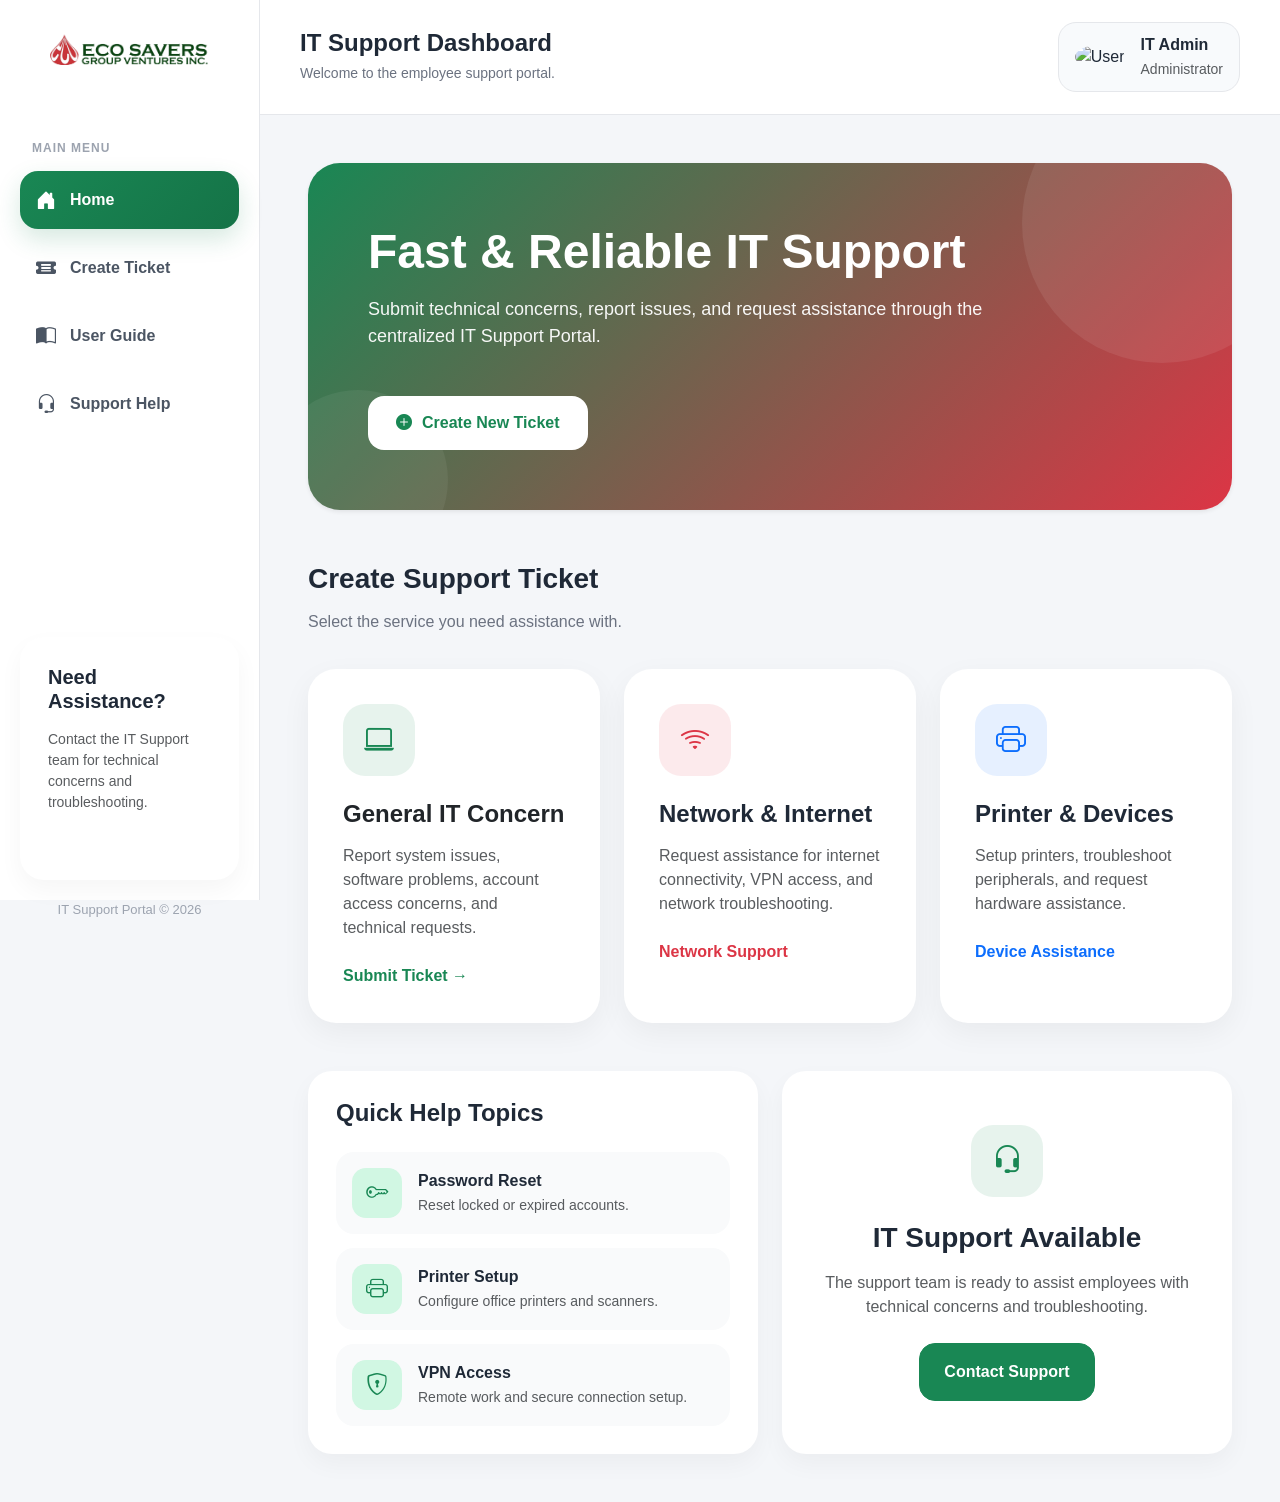
==== index.html @ e6952949 "Add files via upload" ====
<!doctype html>
<html lang="en">
<head>

  <meta charset="utf-8">
  <meta name="viewport" content="width=device-width, initial-scale=1">

  <title>IT Support Portal</title>

  <!-- Bootstrap -->
  <link href="https://cdn.jsdelivr.net/npm/bootstrap@5.3.8/dist/css/bootstrap.min.css" rel="stylesheet">

  <!-- Bootstrap Icons -->
  <link rel="stylesheet" href="https://cdn.jsdelivr.net/npm/bootstrap-icons@1.11.3/font/bootstrap-icons.min.css">

  <style>

    *{
      margin:0;
      padding:0;
      box-sizing:border-box;
    }

    body{
      background:#f4f6f9;
      font-family:Arial,sans-serif;
      color:#1f2937;
      overflow-x:hidden;
    }

    a{
      text-decoration:none;
    }

    /* MOBILE HEADER */

    .mobile-header{
      display:none;
      align-items:center;
      justify-content:space-between;
      padding:14px 18px;
      background:#fff;
      border-bottom:1px solid #e5e7eb;
      position:fixed;
      top:0;
      left:0;
      width:100%;
      z-index:1200;
    }

    .mobile-logo{
      width:130px;
      object-fit:contain;
    }

    .menu-toggle{
      border:none;
      background:#198754;
      color:#fff;
      width:45px;
      height:45px;
      border-radius:14px;
      font-size:24px;

      display:flex;
      align-items:center;
      justify-content:center;
    }

    /* SIDEBAR */

    .sidebar{
      width:260px;
      height:100vh;
      background:#fff;
      border-right:1px solid #e5e7eb;

      position:fixed;
      top:0;
      left:0;

      padding:10px 20px 20px;
      z-index:1100;

      display:flex;
      flex-direction:column;
      justify-content:space-between;

      transition:.3s ease;
    }

    .sidebar-top{
      display:flex;
      flex-direction:column;
    }

    .logo-wrapper{
      text-align:center;
      margin-bottom:18px;
    }

    .company-logo{
      width:170px;
      object-fit:contain;
    }

    .menu-title{
      font-size:12px;
      color:#9ca3af;
      text-transform:uppercase;
      letter-spacing:1px;
      margin-bottom:14px;
      padding-left:12px;
      font-weight:700;
    }

    .menu-link{
      display:flex;
      align-items:center;
      gap:14px;

      color:#4b5563;

      padding:14px 16px;
      border-radius:18px;

      font-weight:600;

      transition:.25s ease;
      margin-bottom:10px;
    }

    .menu-link i{
      font-size:20px;
    }

    .menu-link:hover{
      background:#f3f4f6;
      color:#198754;
      transform:translateX(3px);
    }

    .menu-active{
      background:linear-gradient(135deg,#198754,#157347);
      color:#fff !important;
      box-shadow:0 10px 25px rgba(25,135,84,.18);
    }

    .sidebar-bottom{
      margin-top:5px;
    }

    /* MAIN CONTENT */

    .main-content{
      margin-left:260px;
      min-height:100vh;
      transition:.3s ease;
    }

    /* TOPBAR */

    .topbar{
      background:#fff;
      border-bottom:1px solid #e5e7eb;
      padding:22px 40px;
    }

    .welcome-text small{
      color:#6b7280;
      font-size:14px;
    }

    .profile-box{
      background:#f8fafc;
      border:1px solid #e5e7eb;
      padding:10px 16px;
      border-radius:18px;
    }

    /* HERO */

    .hero{
      background:linear-gradient(135deg,#198754,#dc3545);
      border-radius:32px;
      padding:60px;
      color:#fff;
      position:relative;
      overflow:hidden;
    }

    .hero::before{
      content:'';
      position:absolute;
      width:280px;
      height:280px;
      background:rgba(255,255,255,.08);
      border-radius:50%;
      top:-80px;
      right:-70px;
    }

    .hero::after{
      content:'';
      position:absolute;
      width:180px;
      height:180px;
      background:rgba(255,255,255,.06);
      border-radius:50%;
      bottom:-60px;
      left:-40px;
    }

    .hero h1{
      font-size:48px;
      font-weight:800;
      margin-bottom:15px;
      position:relative;
      z-index:2;
    }

    .hero p{
      font-size:18px;
      max-width:650px;
      opacity:.95;
      position:relative;
      z-index:2;
    }

    .hero-btn{
      margin-top:30px;
      background:#fff;
      color:#198754;
      border:none;

      padding:15px 28px;
      border-radius:16px;

      font-weight:700;

      display:inline-flex;
      align-items:center;
      gap:10px;

      transition:.25s ease;
      position:relative;
      z-index:2;
    }

    .hero-btn:hover{
      transform:translateY(-3px);
      color:#198754;
    }

    /* SECTIONS */

    .section-title{
      font-size:28px;
      font-weight:800;
      margin-bottom:10px;
    }

    .section-subtitle{
      color:#6b7280;
      margin-bottom:35px;
    }

    /* CARDS */

    .ticket-card{
      background:#fff;
      border:none;
      border-radius:28px;
      padding:35px;
      transition:.3s ease;
      height:100%;
      box-shadow:0 10px 30px rgba(0,0,0,.05);
    }

    .ticket-card:hover{
      transform:translateY(-8px);
      box-shadow:0 18px 40px rgba(0,0,0,.08);
    }

    .icon-box{
      width:72px;
      height:72px;
      border-radius:22px;

      display:flex;
      align-items:center;
      justify-content:center;

      font-size:30px;
    }

    /* QUICK BOX */

    .quick-box{
      background:#fff;
      border-radius:24px;
      padding:28px;
      height:100%;
      box-shadow:0 10px 25px rgba(0,0,0,.04);
    }

    .quick-item{
      display:flex;
      align-items:center;
      gap:16px;

      padding:16px;
      border-radius:18px;

      background:#f9fafb;
      margin-bottom:14px;

      transition:.25s ease;
    }

    .quick-item:hover{
      background:#eefbf4;
      transform:translateX(4px);
    }

    .quick-icon{
      width:50px;
      height:50px;
      border-radius:14px;

      background:#d1f7e3;
      color:#198754;

      display:flex;
      align-items:center;
      justify-content:center;

      font-size:22px;
    }

    .footer-note{
      color:#9ca3af;
      font-size:13px;
      margin-top:20px;
      text-align:center;
    }

    /* TABLET */

    @media(max-width:991px){

      .mobile-header{
        display:flex;
      }

      .sidebar{
        left:-100%;
        width:280px;
        box-shadow:0 10px 30px rgba(0,0,0,.15);
      }

      .sidebar.show{
        left:0;
      }

      .main-content{
        margin-left:0;
        padding-top:80px;
      }

      .topbar{
        padding:20px;
      }

      .hero{
        padding:35px 25px;
        border-radius:24px;
      }

      .hero h1{
        font-size:32px;
      }

      .hero p{
        font-size:16px;
      }

      .ticket-card{
        padding:25px;
      }

    }

    /* MOBILE */

    @media(max-width:576px){

      .topbar{
        flex-direction:column;
        gap:15px;
        align-items:flex-start !important;
      }

      .profile-box{
        width:100%;
        justify-content:flex-start;
      }

      .hero h1{
        font-size:28px;
      }

      .hero-btn{
        width:100%;
        justify-content:center;
      }

      .company-logo{
        width:150px;
      }

    }

  </style>

</head>

<body>

  <!-- MOBILE HEADER -->

  <div class="mobile-header d-lg-none">

    <button class="menu-toggle" id="menuToggle">
      <i class="bi bi-list"></i>
    </button>

    <img
      src="img/logo.png"
      class="mobile-logo"
      alt="Logo"
    >

  </div>

  <!-- SIDEBAR -->

  <div class="sidebar" id="sidebarMenu">

    <div class="sidebar-top">

      <div class="logo-wrapper">

        <img
          src="img/logo.png"
          class="company-logo"
          alt="Company Logo"
        >

      </div>

      <div class="menu-title">
        Main Menu
      </div>

      <a href="#" class="menu-link menu-active">
        <i class="bi bi-house-door-fill"></i>
        <span>Home</span>
      </a>

      <a href="#create-ticket" class="menu-link">
        <i class="bi bi-ticket-detailed-fill"></i>
        <span>Create Ticket</span>
      </a>

      <a href="#" class="menu-link">
        <i class="bi bi-book-half"></i>
        <span>User Guide</span>
      </a>

      <a href="#" class="menu-link">
        <i class="bi bi-headset"></i>
        <span>Support Help</span>
      </a>

    </div>

    <div class="sidebar-bottom">

      <div class="quick-box">

        <h5 class="fw-bold mb-3">
          Need Assistance?
        </h5>

        <p class="text-muted small mb-0">
          Contact the IT Support team for technical concerns and troubleshooting.
        </p>

      </div>

      <div class="footer-note">
        IT Support Portal © 2026
      </div>

    </div>

  </div>

  <!-- MAIN CONTENT -->

  <div class="main-content">

    <!-- TOPBAR -->

    <div class="topbar d-flex justify-content-between align-items-center">

      <div class="welcome-text">

        <h4 class="fw-bold mb-1">
          IT Support Dashboard
        </h4>

        <small>
          Welcome to the employee support portal.
        </small>

      </div>

      <div class="profile-box d-flex align-items-center gap-3">

        <img
          src="https://i.pravatar.cc/45"
          class="rounded-circle"
          alt="User"
        >

        <div>

          <div class="fw-semibold">
            IT Admin
          </div>

          <small class="text-muted">
            Administrator
          </small>

        </div>

      </div>

    </div>

    <!-- CONTENT -->

    <div class="container-fluid p-4 p-lg-5">

      <!-- HERO -->

      <div class="hero shadow-sm mb-5">

        <h1>
          Fast & Reliable IT Support
        </h1>

        <p>
          Submit technical concerns, report issues, and request assistance through the centralized IT Support Portal.
        </p>

        <a
          href="https://docs.google.com/forms/d/e/1FAIpQLScOpnjtS-dSSPxWk6qvaEMnsLCvSsf_MKZdsMsvRx3lH-4zGA/viewform?usp=publish-editor"
          class="hero-btn"
        >

          <i class="bi bi-plus-circle-fill"></i>
          Create New Ticket

        </a>

      </div>

      <!-- SECTION -->

      <div class="mb-4">

        <div class="section-title">
          Create Support Ticket
        </div>

        <div class="section-subtitle">
          Select the service you need assistance with.
        </div>

      </div>

      <!-- CARDS -->

      <div class="row g-4 mb-4" id="create-ticket">

        <div class="col-lg-4">

          <a
            href="https://docs.google.com/forms/d/e/1FAIpQLScOpnjtS-dSSPxWk6qvaEMnsLCvSsf_MKZdsMsvRx3lH-4zGA/viewform?usp=publish-editor"
          >

            <div class="ticket-card">

              <div class="icon-box bg-success bg-opacity-10 text-success">
                <i class="bi bi-laptop"></i>
              </div>

              <h4 class="fw-bold mt-4 text-dark">
                General IT Concern
              </h4>

              <p class="text-muted mt-3 mb-4">
                Report system issues, software problems, account access concerns, and technical requests.
              </p>

              <div class="fw-semibold text-success">
                Submit Ticket →
              </div>

            </div>

          </a>

        </div>

        <div class="col-lg-4">

          <div class="ticket-card">

            <div class="icon-box bg-danger bg-opacity-10 text-danger">
              <i class="bi bi-wifi"></i>
            </div>

            <h4 class="fw-bold mt-4">
              Network & Internet
            </h4>

            <p class="text-muted mt-3 mb-4">
              Request assistance for internet connectivity, VPN access, and network troubleshooting.
            </p>

            <div class="fw-semibold text-danger">
              Network Support
            </div>

          </div>

        </div>

        <div class="col-lg-4">

          <div class="ticket-card">

            <div class="icon-box bg-primary bg-opacity-10 text-primary">
              <i class="bi bi-printer"></i>
            </div>

            <h4 class="fw-bold mt-4">
              Printer & Devices
            </h4>

            <p class="text-muted mt-3 mb-4">
              Setup printers, troubleshoot peripherals, and request hardware assistance.
            </p>

            <div class="fw-semibold text-primary">
              Device Assistance
            </div>

          </div>

        </div>

      </div>

      <!-- QUICK HELP -->

      <div class="row g-4 mt-1">

        <div class="col-lg-6">

          <div class="quick-box h-100">

            <h4 class="fw-bold mb-4">
              Quick Help Topics
            </h4>

            <div class="quick-item">

              <div class="quick-icon">
                <i class="bi bi-key"></i>
              </div>

              <div>

                <div class="fw-semibold">
                  Password Reset
                </div>

                <small class="text-muted">
                  Reset locked or expired accounts.
                </small>

              </div>

            </div>

            <div class="quick-item">

              <div class="quick-icon">
                <i class="bi bi-printer"></i>
              </div>

              <div>

                <div class="fw-semibold">
                  Printer Setup
                </div>

                <small class="text-muted">
                  Configure office printers and scanners.
                </small>

              </div>

            </div>

            <div class="quick-item mb-0">

              <div class="quick-icon">
                <i class="bi bi-shield-lock"></i>
              </div>

              <div>

                <div class="fw-semibold">
                  VPN Access
                </div>

                <small class="text-muted">
                  Remote work and secure connection setup.
                </small>

              </div>

            </div>

          </div>

        </div>

        <div class="col-lg-6">

          <div class="quick-box h-100 d-flex flex-column justify-content-center">

            <div class="text-center">

              <div class="icon-box bg-success bg-opacity-10 text-success mx-auto mb-4">
                <i class="bi bi-headset"></i>
              </div>

              <h3 class="fw-bold mb-3">
                IT Support Available
              </h3>

              <p class="text-muted mb-4">
                The support team is ready to assist employees with technical concerns and troubleshooting.
              </p>

              <button class="btn btn-success rounded-4 px-4 py-3 fw-semibold">
                Contact Support
              </button>

            </div>

          </div>

        </div>

      </div>

    </div>

  </div>

  <!-- BOOTSTRAP -->

  <script src="https://cdn.jsdelivr.net/npm/bootstrap@5.3.8/dist/js/bootstrap.bundle.min.js"></script>

  <!-- SIDEBAR TOGGLE -->

  <script>

    const menuToggle = document.getElementById("menuToggle");
    const sidebar = document.getElementById("sidebarMenu");

    menuToggle.addEventListener("click", () => {
      sidebar.classList.toggle("show");
    });

  </script>

</body>
</html>
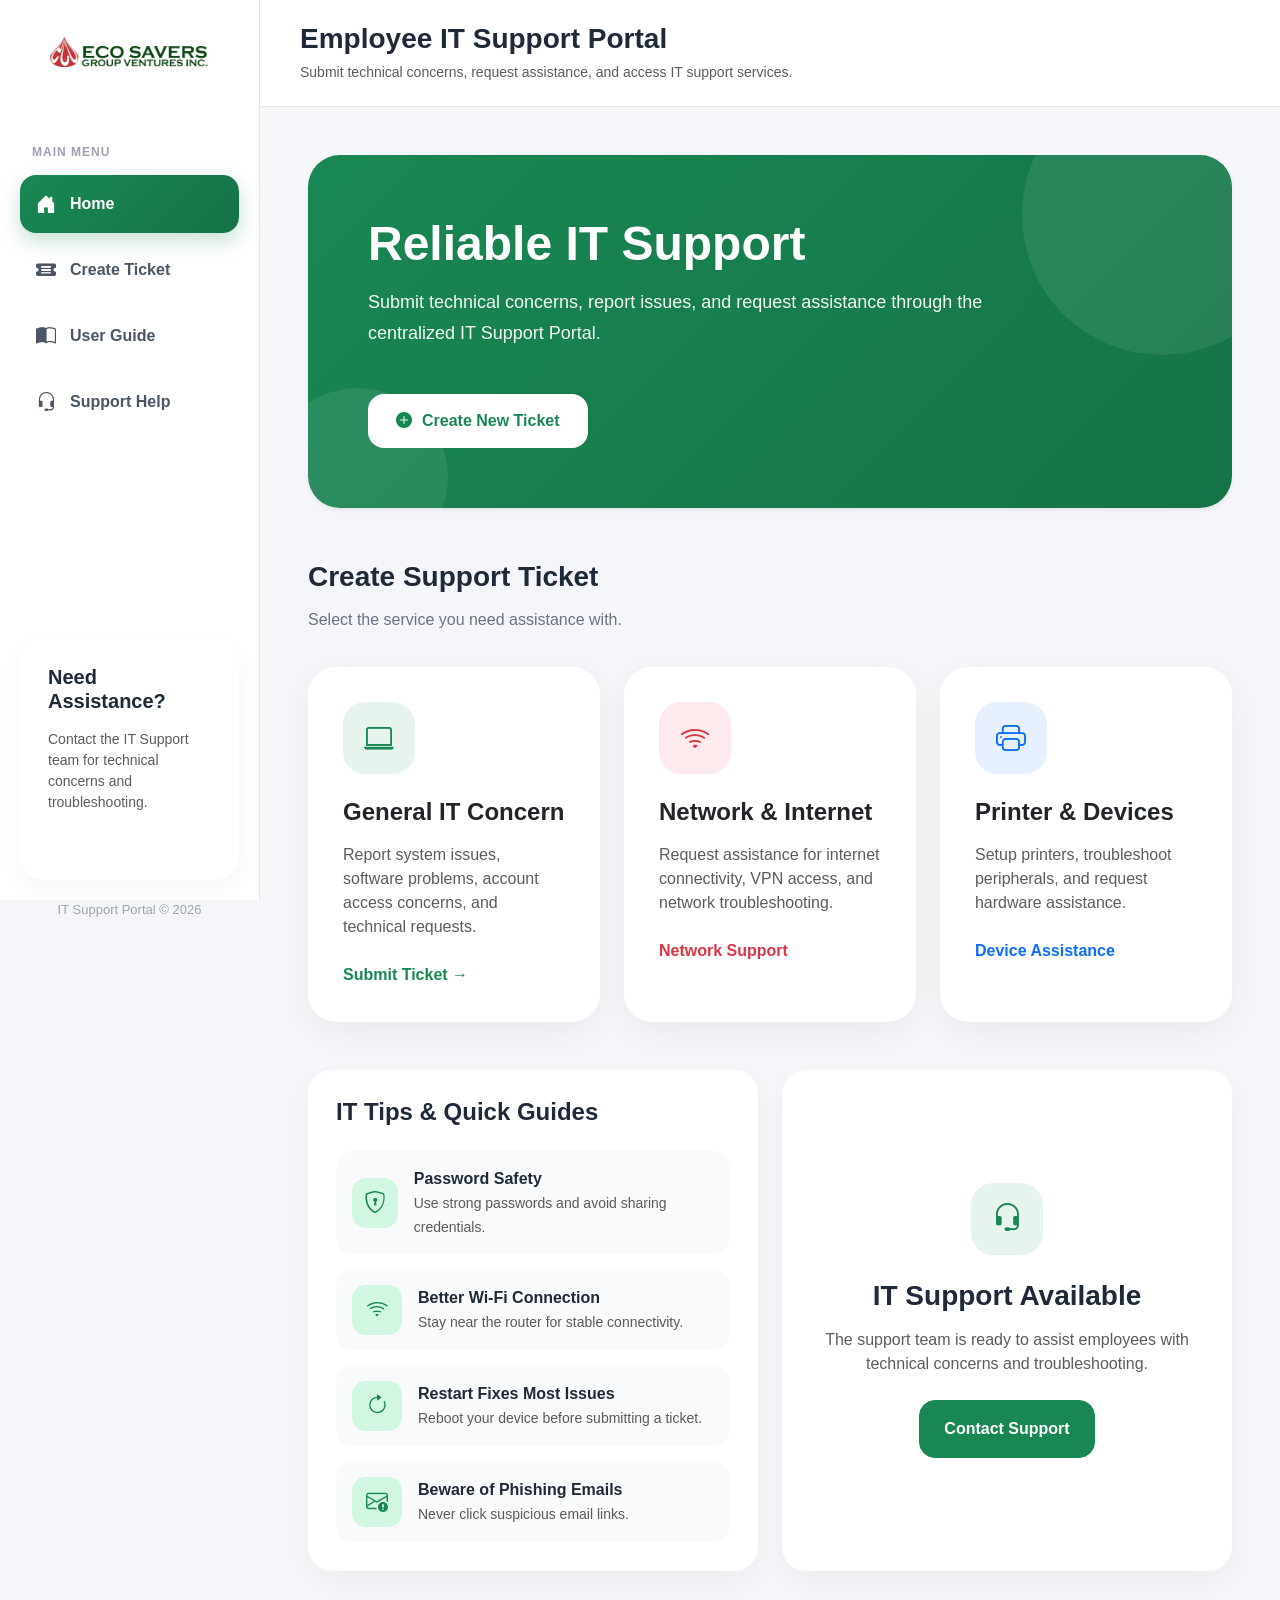
==== commit d8b596b5: "Add files via upload" ====
--- a/index.html
+++ b/index.html
@@ -13,415 +13,8 @@
   <!-- Bootstrap Icons -->
   <link rel="stylesheet" href="https://cdn.jsdelivr.net/npm/bootstrap-icons@1.11.3/font/bootstrap-icons.min.css">
 
-  <style>
-
-    *{
-      margin:0;
-      padding:0;
-      box-sizing:border-box;
-    }
-
-    body{
-      background:#f4f6f9;
-      font-family:Arial,sans-serif;
-      color:#1f2937;
-      overflow-x:hidden;
-    }
-
-    a{
-      text-decoration:none;
-    }
-
-    /* MOBILE HEADER */
-
-    .mobile-header{
-      display:none;
-      align-items:center;
-      justify-content:space-between;
-      padding:14px 18px;
-      background:#fff;
-      border-bottom:1px solid #e5e7eb;
-      position:fixed;
-      top:0;
-      left:0;
-      width:100%;
-      z-index:1200;
-    }
-
-    .mobile-logo{
-      width:130px;
-      object-fit:contain;
-    }
-
-    .menu-toggle{
-      border:none;
-      background:#198754;
-      color:#fff;
-      width:45px;
-      height:45px;
-      border-radius:14px;
-      font-size:24px;
-
-      display:flex;
-      align-items:center;
-      justify-content:center;
-    }
-
-    /* SIDEBAR */
-
-    .sidebar{
-      width:260px;
-      height:100vh;
-      background:#fff;
-      border-right:1px solid #e5e7eb;
-
-      position:fixed;
-      top:0;
-      left:0;
-
-      padding:10px 20px 20px;
-      z-index:1100;
-
-      display:flex;
-      flex-direction:column;
-      justify-content:space-between;
-
-      transition:.3s ease;
-    }
-
-    .sidebar-top{
-      display:flex;
-      flex-direction:column;
-    }
-
-    .logo-wrapper{
-      text-align:center;
-      margin-bottom:18px;
-    }
-
-    .company-logo{
-      width:170px;
-      object-fit:contain;
-    }
-
-    .menu-title{
-      font-size:12px;
-      color:#9ca3af;
-      text-transform:uppercase;
-      letter-spacing:1px;
-      margin-bottom:14px;
-      padding-left:12px;
-      font-weight:700;
-    }
-
-    .menu-link{
-      display:flex;
-      align-items:center;
-      gap:14px;
-
-      color:#4b5563;
-
-      padding:14px 16px;
-      border-radius:18px;
-
-      font-weight:600;
-
-      transition:.25s ease;
-      margin-bottom:10px;
-    }
-
-    .menu-link i{
-      font-size:20px;
-    }
-
-    .menu-link:hover{
-      background:#f3f4f6;
-      color:#198754;
-      transform:translateX(3px);
-    }
-
-    .menu-active{
-      background:linear-gradient(135deg,#198754,#157347);
-      color:#fff !important;
-      box-shadow:0 10px 25px rgba(25,135,84,.18);
-    }
-
-    .sidebar-bottom{
-      margin-top:5px;
-    }
-
-    /* MAIN CONTENT */
-
-    .main-content{
-      margin-left:260px;
-      min-height:100vh;
-      transition:.3s ease;
-    }
-
-    /* TOPBAR */
-
-    .topbar{
-      background:#fff;
-      border-bottom:1px solid #e5e7eb;
-      padding:22px 40px;
-    }
-
-    .welcome-text small{
-      color:#6b7280;
-      font-size:14px;
-    }
-
-    .profile-box{
-      background:#f8fafc;
-      border:1px solid #e5e7eb;
-      padding:10px 16px;
-      border-radius:18px;
-    }
-
-    /* HERO */
-
-    .hero{
-      background:linear-gradient(135deg,#198754,#dc3545);
-      border-radius:32px;
-      padding:60px;
-      color:#fff;
-      position:relative;
-      overflow:hidden;
-    }
-
-    .hero::before{
-      content:'';
-      position:absolute;
-      width:280px;
-      height:280px;
-      background:rgba(255,255,255,.08);
-      border-radius:50%;
-      top:-80px;
-      right:-70px;
-    }
-
-    .hero::after{
-      content:'';
-      position:absolute;
-      width:180px;
-      height:180px;
-      background:rgba(255,255,255,.06);
-      border-radius:50%;
-      bottom:-60px;
-      left:-40px;
-    }
-
-    .hero h1{
-      font-size:48px;
-      font-weight:800;
-      margin-bottom:15px;
-      position:relative;
-      z-index:2;
-    }
-
-    .hero p{
-      font-size:18px;
-      max-width:650px;
-      opacity:.95;
-      position:relative;
-      z-index:2;
-    }
-
-    .hero-btn{
-      margin-top:30px;
-      background:#fff;
-      color:#198754;
-      border:none;
-
-      padding:15px 28px;
-      border-radius:16px;
-
-      font-weight:700;
-
-      display:inline-flex;
-      align-items:center;
-      gap:10px;
-
-      transition:.25s ease;
-      position:relative;
-      z-index:2;
-    }
-
-    .hero-btn:hover{
-      transform:translateY(-3px);
-      color:#198754;
-    }
-
-    /* SECTIONS */
-
-    .section-title{
-      font-size:28px;
-      font-weight:800;
-      margin-bottom:10px;
-    }
-
-    .section-subtitle{
-      color:#6b7280;
-      margin-bottom:35px;
-    }
-
-    /* CARDS */
-
-    .ticket-card{
-      background:#fff;
-      border:none;
-      border-radius:28px;
-      padding:35px;
-      transition:.3s ease;
-      height:100%;
-      box-shadow:0 10px 30px rgba(0,0,0,.05);
-    }
-
-    .ticket-card:hover{
-      transform:translateY(-8px);
-      box-shadow:0 18px 40px rgba(0,0,0,.08);
-    }
-
-    .icon-box{
-      width:72px;
-      height:72px;
-      border-radius:22px;
-
-      display:flex;
-      align-items:center;
-      justify-content:center;
-
-      font-size:30px;
-    }
-
-    /* QUICK BOX */
-
-    .quick-box{
-      background:#fff;
-      border-radius:24px;
-      padding:28px;
-      height:100%;
-      box-shadow:0 10px 25px rgba(0,0,0,.04);
-    }
-
-    .quick-item{
-      display:flex;
-      align-items:center;
-      gap:16px;
-
-      padding:16px;
-      border-radius:18px;
-
-      background:#f9fafb;
-      margin-bottom:14px;
-
-      transition:.25s ease;
-    }
-
-    .quick-item:hover{
-      background:#eefbf4;
-      transform:translateX(4px);
-    }
-
-    .quick-icon{
-      width:50px;
-      height:50px;
-      border-radius:14px;
-
-      background:#d1f7e3;
-      color:#198754;
-
-      display:flex;
-      align-items:center;
-      justify-content:center;
-
-      font-size:22px;
-    }
-
-    .footer-note{
-      color:#9ca3af;
-      font-size:13px;
-      margin-top:20px;
-      text-align:center;
-    }
-
-    /* TABLET */
-
-    @media(max-width:991px){
-
-      .mobile-header{
-        display:flex;
-      }
-
-      .sidebar{
-        left:-100%;
-        width:280px;
-        box-shadow:0 10px 30px rgba(0,0,0,.15);
-      }
-
-      .sidebar.show{
-        left:0;
-      }
-
-      .main-content{
-        margin-left:0;
-        padding-top:80px;
-      }
-
-      .topbar{
-        padding:20px;
-      }
-
-      .hero{
-        padding:35px 25px;
-        border-radius:24px;
-      }
-
-      .hero h1{
-        font-size:32px;
-      }
-
-      .hero p{
-        font-size:16px;
-      }
-
-      .ticket-card{
-        padding:25px;
-      }
-
-    }
-
-    /* MOBILE */
-
-    @media(max-width:576px){
-
-      .topbar{
-        flex-direction:column;
-        gap:15px;
-        align-items:flex-start !important;
-      }
-
-      .profile-box{
-        width:100%;
-        justify-content:flex-start;
-      }
-
-      .hero h1{
-        font-size:28px;
-      }
-
-      .hero-btn{
-        width:100%;
-        justify-content:center;
-      }
-
-      .company-logo{
-        width:150px;
-      }
-
-    }
-
-  </style>
+  <!-- CSS -->
+  <link rel="stylesheet" href="style.css">
 
 </head>
 
@@ -463,22 +56,30 @@
         Main Menu
       </div>
 
-      <a href="#" class="menu-link menu-active">
+      <!-- HOME ACTIVE -->
+
+      <a href="index.html" class="menu-link active">
         <i class="bi bi-house-door-fill"></i>
         <span>Home</span>
       </a>
+
+      <!-- CREATE TICKET -->
 
       <a href="#create-ticket" class="menu-link">
         <i class="bi bi-ticket-detailed-fill"></i>
         <span>Create Ticket</span>
       </a>
 
+      <!-- USER GUIDE -->
+
       <a href="#" class="menu-link">
         <i class="bi bi-book-half"></i>
         <span>User Guide</span>
       </a>
 
-      <a href="#" class="menu-link">
+      <!-- SUPPORT HELP -->
+
+      <a href="Menu/Contact.html" class="menu-link">
         <i class="bi bi-headset"></i>
         <span>Support Help</span>
       </a>
@@ -513,36 +114,19 @@
 
     <!-- TOPBAR -->
 
-    <div class="topbar d-flex justify-content-between align-items-center">
-
-      <div class="welcome-text">
-
-        <h4 class="fw-bold mb-1">
-          IT Support Dashboard
-        </h4>
-
-        <small>
-          Welcome to the employee support portal.
-        </small>
-
-      </div>
-
-      <div class="profile-box d-flex align-items-center gap-3">
-
-        <img
-          src="https://i.pravatar.cc/45"
-          class="rounded-circle"
-          alt="User"
-        >
-
-        <div>
-
-          <div class="fw-semibold">
-            IT Admin
-          </div>
+    <div class="topbar">
+
+      <div class="topbar-wrapper">
+
+        <div class="welcome-text">
+
+          <h4 class="fw-bold mb-1">
+            Employee IT Support Portal
+          </h4>
 
           <small class="text-muted">
-            Administrator
+            Submit technical concerns, request assistance,
+            and access IT support services.
           </small>
 
         </div>
@@ -560,11 +144,13 @@
       <div class="hero shadow-sm mb-5">
 
         <h1>
-          Fast & Reliable IT Support
+          Reliable IT Support
         </h1>
 
         <p>
-          Submit technical concerns, report issues, and request assistance through the centralized IT Support Portal.
+          Submit technical concerns, report issues,
+          and request assistance through the centralized
+          IT Support Portal.
         </p>
 
         <a
@@ -597,10 +183,13 @@
 
       <div class="row g-4 mb-4" id="create-ticket">
 
+        <!-- CARD 1 -->
+
         <div class="col-lg-4">
 
           <a
             href="https://docs.google.com/forms/d/e/1FAIpQLScOpnjtS-dSSPxWk6qvaEMnsLCvSsf_MKZdsMsvRx3lH-4zGA/viewform?usp=publish-editor"
+            class="text-decoration-none"
           >
 
             <div class="ticket-card">
@@ -614,7 +203,8 @@
               </h4>
 
               <p class="text-muted mt-3 mb-4">
-                Report system issues, software problems, account access concerns, and technical requests.
+                Report system issues, software problems,
+                account access concerns, and technical requests.
               </p>
 
               <div class="fw-semibold text-success">
@@ -627,124 +217,158 @@
 
         </div>
 
+        <!-- CARD 2 -->
+
         <div class="col-lg-4">
 
-          <div class="ticket-card">
-
-            <div class="icon-box bg-danger bg-opacity-10 text-danger">
-              <i class="bi bi-wifi"></i>
-            </div>
-
-            <h4 class="fw-bold mt-4">
-              Network & Internet
+          <a
+            href="https://your-link-here.com"
+            class="text-decoration-none"
+          >
+
+            <div class="ticket-card">
+
+              <div class="icon-box bg-danger bg-opacity-10 text-danger">
+                <i class="bi bi-wifi"></i>
+              </div>
+
+              <h4 class="fw-bold mt-4 text-dark">
+                Network & Internet
+              </h4>
+
+              <p class="text-muted mt-3 mb-4">
+                Request assistance for internet connectivity,
+                VPN access, and network troubleshooting.
+              </p>
+
+              <div class="fw-semibold text-danger">
+                Network Support
+              </div>
+
+            </div>
+
+          </a>
+
+        </div>
+
+        <!-- CARD 3 -->
+
+        <div class="col-lg-4">
+
+          <a
+            href="https://docs.google.com/forms/d/e/1FAIpQLSfY0j_-MN0MgOugFqTa7WzdPC8auqD1w-EpZJLv12QRz_XvjQ/viewform?usp=header"
+            class="text-decoration-none"
+          >
+
+            <div class="ticket-card">
+
+              <div class="icon-box bg-primary bg-opacity-10 text-primary">
+                <i class="bi bi-printer"></i>
+              </div>
+
+              <h4 class="fw-bold mt-4 text-dark">
+                Printer & Devices
+              </h4>
+
+              <p class="text-muted mt-3 mb-4">
+                Setup printers, troubleshoot peripherals,
+                and request hardware assistance.
+              </p>
+
+              <div class="fw-semibold text-primary">
+                Device Assistance
+              </div>
+
+            </div>
+
+          </a>
+
+        </div>
+
+      </div>
+
+      <!-- IT TIPS -->
+
+      <div class="row g-4 mt-1">
+
+        <!-- LEFT -->
+
+        <div class="col-lg-6">
+
+          <div class="quick-box h-100">
+
+            <h4 class="fw-bold mb-4">
+              IT Tips & Quick Guides
             </h4>
 
-            <p class="text-muted mt-3 mb-4">
-              Request assistance for internet connectivity, VPN access, and network troubleshooting.
-            </p>
-
-            <div class="fw-semibold text-danger">
-              Network Support
-            </div>
-
-          </div>
-
-        </div>
-
-        <div class="col-lg-4">
-
-          <div class="ticket-card">
-
-            <div class="icon-box bg-primary bg-opacity-10 text-primary">
-              <i class="bi bi-printer"></i>
-            </div>
-
-            <h4 class="fw-bold mt-4">
-              Printer & Devices
-            </h4>
-
-            <p class="text-muted mt-3 mb-4">
-              Setup printers, troubleshoot peripherals, and request hardware assistance.
-            </p>
-
-            <div class="fw-semibold text-primary">
-              Device Assistance
-            </div>
-
-          </div>
-
-        </div>
-
-      </div>
-
-      <!-- QUICK HELP -->
-
-      <div class="row g-4 mt-1">
-
-        <div class="col-lg-6">
-
-          <div class="quick-box h-100">
-
-            <h4 class="fw-bold mb-4">
-              Quick Help Topics
-            </h4>
-
             <div class="quick-item">
-
-              <div class="quick-icon">
-                <i class="bi bi-key"></i>
-              </div>
-
-              <div>
-
-                <div class="fw-semibold">
-                  Password Reset
-                </div>
-
-                <small class="text-muted">
-                  Reset locked or expired accounts.
-                </small>
-
-              </div>
-
-            </div>
-
-            <div class="quick-item">
-
-              <div class="quick-icon">
-                <i class="bi bi-printer"></i>
-              </div>
-
-              <div>
-
-                <div class="fw-semibold">
-                  Printer Setup
-                </div>
-
-                <small class="text-muted">
-                  Configure office printers and scanners.
-                </small>
-
-              </div>
-
-            </div>
-
-            <div class="quick-item mb-0">
 
               <div class="quick-icon">
                 <i class="bi bi-shield-lock"></i>
               </div>
 
               <div>
-
                 <div class="fw-semibold">
-                  VPN Access
+                  Password Safety
                 </div>
 
                 <small class="text-muted">
-                  Remote work and secure connection setup.
+                  Use strong passwords and avoid sharing credentials.
                 </small>
-
+              </div>
+
+            </div>
+
+            <div class="quick-item">
+
+              <div class="quick-icon">
+                <i class="bi bi-wifi"></i>
+              </div>
+
+              <div>
+                <div class="fw-semibold">
+                  Better Wi-Fi Connection
+                </div>
+
+                <small class="text-muted">
+                  Stay near the router for stable connectivity.
+                </small>
+              </div>
+
+            </div>
+
+            <div class="quick-item">
+
+              <div class="quick-icon">
+                <i class="bi bi-arrow-clockwise"></i>
+              </div>
+
+              <div>
+                <div class="fw-semibold">
+                  Restart Fixes Most Issues
+                </div>
+
+                <small class="text-muted">
+                  Reboot your device before submitting a ticket.
+                </small>
+              </div>
+
+            </div>
+
+            <div class="quick-item mb-0">
+
+              <div class="quick-icon">
+                <i class="bi bi-envelope-exclamation"></i>
+              </div>
+
+              <div>
+                <div class="fw-semibold">
+                  Beware of Phishing Emails
+                </div>
+
+                <small class="text-muted">
+                  Never click suspicious email links.
+                </small>
               </div>
 
             </div>
@@ -752,6 +376,8 @@
           </div>
 
         </div>
+
+        <!-- RIGHT -->
 
         <div class="col-lg-6">
 
@@ -768,7 +394,8 @@
               </h3>
 
               <p class="text-muted mb-4">
-                The support team is ready to assist employees with technical concerns and troubleshooting.
+                The support team is ready to assist employees
+                with technical concerns and troubleshooting.
               </p>
 
               <button class="btn btn-success rounded-4 px-4 py-3 fw-semibold">
@@ -787,7 +414,7 @@
 
   </div>
 
-  <!-- BOOTSTRAP -->
+  <!-- Bootstrap JS -->
 
   <script src="https://cdn.jsdelivr.net/npm/bootstrap@5.3.8/dist/js/bootstrap.bundle.min.js"></script>
 
--- a/style.css
+++ b/style.css
@@ -0,0 +1,358 @@
+*{
+  margin:0;
+  padding:0;
+  box-sizing:border-box;
+}
+
+:root{
+  --primary:#198754;
+  --primary-dark:#157347;
+  --bg:#f4f6f9;
+  --white:#ffffff;
+  --text:#1f2937;
+  --muted:#6b7280;
+  --border:#e5e7eb;
+}
+
+body{
+  background:var(--bg);
+  font-family:Arial,sans-serif;
+  color:var(--text);
+  overflow-x:hidden;
+}
+
+a{
+  text-decoration:none;
+}
+
+/* MOBILE HEADER */
+.mobile-header{
+  display:none;
+  align-items:center;
+  justify-content:space-between;
+  padding:14px 18px;
+  background:var(--white);
+  border-bottom:1px solid var(--border);
+  position:fixed;
+  top:0;
+  left:0;
+  width:100%;
+  z-index:1200;
+}
+
+.mobile-logo{
+  width:130px;
+  object-fit:contain;
+}
+
+.menu-toggle{
+  border:none;
+  outline:none;
+  width:45px;
+  height:45px;
+  border-radius:14px;
+  background:var(--primary);
+  color:#fff;
+  font-size:24px;
+  display:flex;
+  align-items:center;
+  justify-content:center;
+  transition:all .25s ease;
+}
+
+.menu-toggle:hover{
+  background:var(--primary-dark);
+  transform:scale(1.05);
+}
+
+/* SIDEBAR */
+.sidebar{
+  width:260px;
+  height:100vh;
+  background:var(--white);
+  border-right:1px solid var(--border);
+  position:fixed;
+  top:0;
+  left:0;
+  padding:12px 20px 20px;
+  z-index:1100;
+  display:flex;
+  flex-direction:column;
+  justify-content:space-between;
+  transition:.3s ease;
+}
+
+.sidebar-top{
+  display:flex;
+  flex-direction:column;
+}
+
+.logo-wrapper{
+  text-align:center;
+  margin-bottom:20px;
+}
+
+.company-logo{
+  width:170px;
+  max-width:100%;
+  object-fit:contain;
+}
+
+.menu-title{
+  font-size:12px;
+  color:#9ca3af;
+  text-transform:uppercase;
+  letter-spacing:1px;
+  margin-bottom:14px;
+  padding-left:12px;
+  font-weight:700;
+}
+
+/* MENU */
+.menu-link{
+  display:flex;
+  align-items:center;
+  gap:14px;
+  padding:14px 16px;
+  border-radius:16px;
+  color:#4b5563;
+  font-weight:600;
+  margin-bottom:8px;
+  transition:all .25s ease;
+}
+
+.menu-link i{
+  font-size:20px;
+  transition:.25s ease;
+}
+
+/* HOVER */
+.menu-link:hover{
+  background:linear-gradient(135deg,var(--primary),var(--primary-dark));
+  color:#fff;
+  transform:translateX(5px);
+  box-shadow:0 8px 20px rgba(25,135,84,.25);
+}
+
+.menu-link:hover i{
+  color:#fff;
+}
+
+/* ACTIVE */
+.menu-link.active{
+  background:linear-gradient(135deg,var(--primary),var(--primary-dark));
+  color:#fff;
+  box-shadow:0 8px 20px rgba(25,135,84,.25);
+}
+
+.menu-link.active i{
+  color:#fff;
+}
+
+/* MAIN CONTENT */
+.main-content{
+  margin-left:260px;
+  min-height:100vh;
+  transition:.3s ease;
+}
+
+/* TOPBAR */
+.topbar{
+  background:rgba(255,255,255,.95);
+  backdrop-filter:blur(10px);
+  border-bottom:1px solid var(--border);
+  padding:22px 40px;
+  position:sticky;
+  top:0;
+  z-index:1000;
+}
+
+.topbar-wrapper{
+  display:flex;
+  align-items:center;
+  justify-content:space-between;
+  gap:20px;
+  flex-wrap:wrap;
+}
+
+.welcome-text{
+  flex:1;
+  min-width:250px;
+}
+
+.welcome-text h4{
+  font-size:28px;
+}
+
+.welcome-text small{
+  color:var(--muted);
+  font-size:14px;
+  line-height:1.6;
+}
+
+/* HERO */
+.hero{
+  background:linear-gradient(135deg,var(--primary),var(--primary-dark));
+  border-radius:32px;
+  padding:60px;
+  color:#fff;
+  position:relative;
+  overflow:hidden;
+}
+
+.hero::before,
+.hero::after{
+  content:'';
+  position:absolute;
+  border-radius:50%;
+  background:rgba(255,255,255,.08);
+}
+
+.hero::before{
+  width:280px;
+  height:280px;
+  top:-80px;
+  right:-70px;
+}
+
+.hero::after{
+  width:180px;
+  height:180px;
+  bottom:-60px;
+  left:-40px;
+}
+
+.hero h1{
+  font-size:48px;
+  font-weight:800;
+  margin-bottom:15px;
+  position:relative;
+  z-index:2;
+}
+
+.hero p{
+  font-size:18px;
+  max-width:650px;
+  opacity:.95;
+  line-height:1.7;
+  position:relative;
+  z-index:2;
+}
+
+/* BUTTON (UPDATED WITH RED HOVER) */
+.hero-btn{
+  margin-top:30px;
+  background:#fff;
+  color:var(--primary);
+  padding:15px 28px;
+  border-radius:16px;
+  font-weight:700;
+  display:inline-flex;
+  align-items:center;
+  gap:10px;
+  transition:all .3s ease;
+  position:relative;
+  z-index:2;
+}
+
+.hero-btn:hover{
+  transform:translateY(-3px);
+  background:#31a75e;   /* RED hover */
+  color:#fff;
+  box-shadow:0 10px 25px rgba(220,53,69,.3);
+}
+
+/* SECTION */
+.section-title{
+  font-size:28px;
+  font-weight:800;
+  margin-bottom:10px;
+}
+
+.section-subtitle{
+  color:var(--muted);
+  margin-bottom:35px;
+}
+
+/* CARDS */
+.ticket-card{
+  background:var(--white);
+  border-radius:28px;
+  padding:35px;
+  height:100%;
+  transition:all .25s ease;
+  box-shadow:0 10px 30px rgba(0,0,0,.05);
+}
+
+.ticket-card:hover{
+  transform:translateY(-4px);
+}
+
+/* ICON */
+.icon-box{
+  width:72px;
+  height:72px;
+  border-radius:22px;
+  display:flex;
+  align-items:center;
+  justify-content:center;
+  font-size:30px;
+}
+
+/* QUICK BOX */
+.quick-box{
+  background:#fff;
+  border-radius:24px;
+  padding:28px;
+  height:100%;
+  box-shadow:0 10px 25px rgba(0,0,0,.04);
+}
+
+.quick-item{
+  display:flex;
+  align-items:center;
+  gap:16px;
+  padding:16px;
+  border-radius:18px;
+  background:#f9fafb;
+  margin-bottom:14px;
+  transition:all .25s ease;
+}
+
+.quick-item:hover{
+  background:#eefbf4;
+  transform:translateX(4px);
+}
+
+.quick-icon{
+  width:50px;
+  height:50px;
+  border-radius:14px;
+  background:#d1f7e3;
+  color:var(--primary);
+  display:flex;
+  align-items:center;
+  justify-content:center;
+  font-size:22px;
+}
+
+.footer-note{
+  color:#9ca3af;
+  font-size:13px;
+  margin-top:20px;
+  text-align:center;
+}
+
+/* RESPONSIVE */
+@media(max-width:991px){
+  .mobile-header{display:flex;}
+  .sidebar{left:-100%; width:280px;}
+  .sidebar.show{left:0;}
+  .main-content{margin-left:0; padding-top:80px;}
+}
+
+@media(max-width:576px){
+  .hero h1{font-size:28px;}
+  .hero p{font-size:14px;}
+  .hero-btn{width:100%; justify-content:center;}
+}
